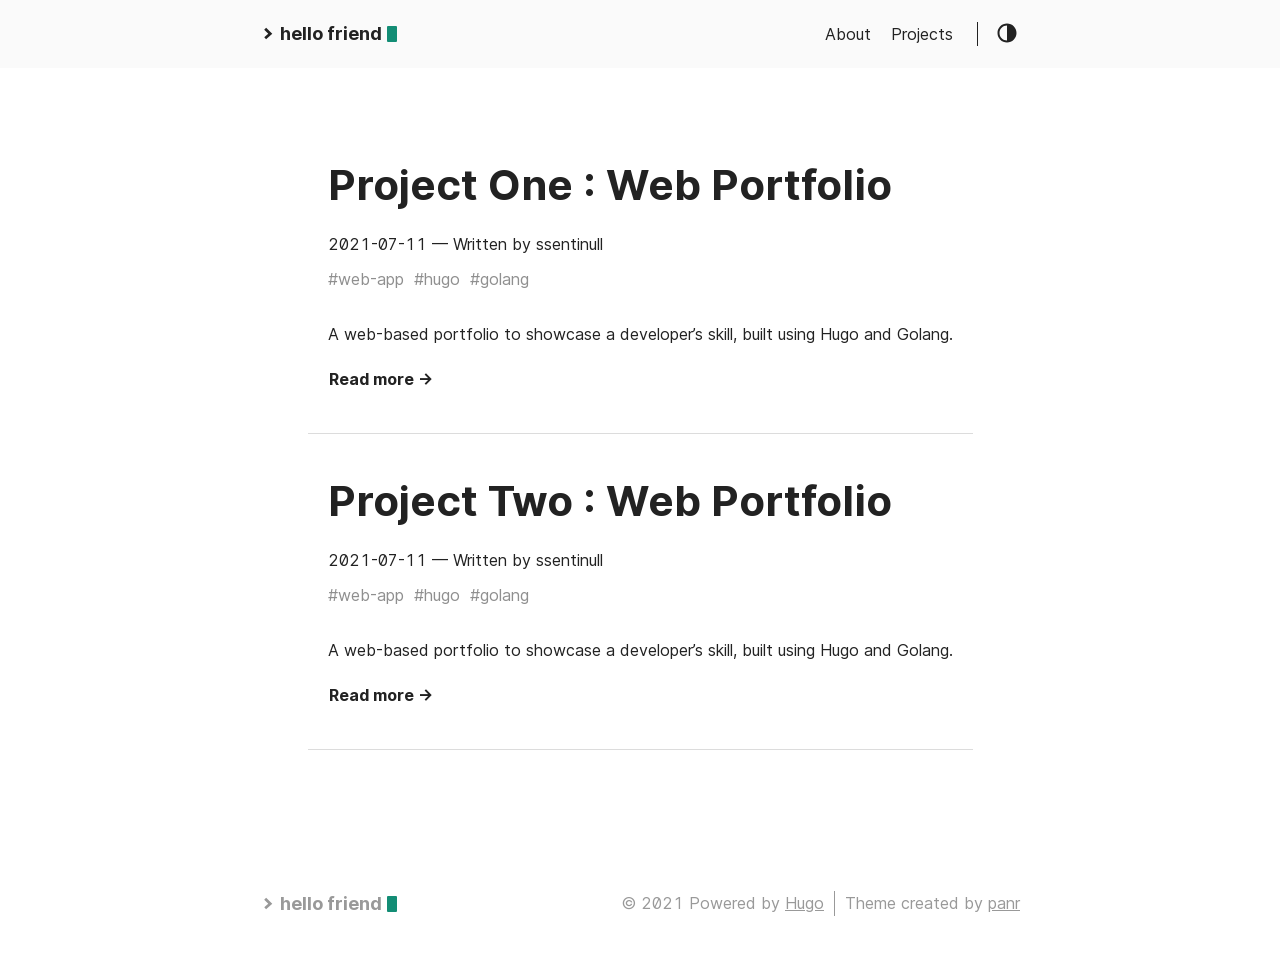
==== index.html @ eb43e6ff "feat: new portfolio" ====
<!DOCTYPE html>
<html lang="en">
  <head>
	<meta name="generator" content="Hugo 0.68.3" />
    
      <title>
        Hello Friend —
        A simple theme for Hugo
      </title>
    
    <meta http-equiv="content-type" content="text/html; charset=utf-8" />
<meta name="viewport" content="width=device-width, initial-scale=1.0" />
<meta
  name="description"
  content="A simple theme for Hugo"
/>
<meta
  name="keywords"
  content=""
/>
<meta name="robots" content="noodp" />
<link rel="canonical" href="/" />





<link rel="stylesheet" href="/assets/style.css" />

<link rel="stylesheet" href="/style.css" />


<link
  rel="apple-touch-icon-precomposed"
  sizes="144x144"
  href="/img/apple-touch-icon-144-precomposed.png"
/>
<link rel="shortcut icon" href="/img/favicon.png" />


<link href="/assets/fonts/Inter-Italic.woff2" rel="preload" type="font/woff2" as="font" crossorigin="">
<link href="/assets/fonts/Inter-Regular.woff2" rel="preload" type="font/woff2" as="font" crossorigin="">
<link href="/assets/fonts/Inter-Medium.woff2" rel="preload" type="font/woff2" as="font" crossorigin="">
<link href="/assets/fonts/Inter-MediumItalic.woff2" rel="preload" type="font/woff2" as="font" crossorigin="">
<link href="/assets/fonts/Inter-Bold.woff2" rel="preload" type="font/woff2" as="font" crossorigin="">
<link href="/assets/fonts/Inter-BoldItalic.woff2" rel="preload" type="font/woff2" as="font" crossorigin="">


<meta name="twitter:card" content="summary"/>
<meta name="twitter:title" content="Hello Friend"/>
<meta name="twitter:description" content=""/>



<meta property="og:title" content="Hello Friend" />
<meta property="og:description" content="" />
<meta property="og:type" content="website" />
<meta property="og:url" content="/" />
<meta property="og:updated_time" content="2021-07-11T00:00:00+00:00" /><meta property="og:site_name" content="Hello Friend" />



<link rel="alternate" type="application/rss+xml" href="/index.xml" title="Hello Friend" />



  </head>
  <body class="">
    <div class="container">
      <header class="header">
  <span class="header__inner">
    <a
  href="/projects"
  class="logo"
  style="text-decoration: none;"
>
  
    <span class="logo__mark"><svg xmlns="http://www.w3.org/2000/svg" class="greater-icon" viewBox="0 0 44 44">
  <path fill="none" d="M15 8l14.729 14.382L15 35.367" />
</svg>
</span>
    <span class="logo__text"
      >hello friend</span
    >
    <span class="logo__cursor"></span>
  
</a>

    <span class="header__right">
      
        <nav class="menu">
  <ul class="menu__inner menu__inner--desktop">
    
      
        
          <li><a href="/about">About</a></li>
        
      
        
          <li><a href="/projects">Projects</a></li>
        
      
      
      
  </ul>

  <ul class="menu__inner menu__inner--mobile">
    
      
        <li><a href="/about">About</a></li>
      
    
      
        <li><a href="/projects">Projects</a></li>
      
    
  </ul>
</nav>

        <span class="menu-trigger">
          <svg xmlns="http://www.w3.org/2000/svg" viewBox="0 0 24 24">
            <path d="M0 0h24v24H0z" fill="none" />
            <path d="M3 18h18v-2H3v2zm0-5h18v-2H3v2zm0-7v2h18V6H3z" />
          </svg>
        </span>
      
      <span class="theme-toggle">
        <svg
  class="theme-toggler"
  width="24"
  height="24"
  viewBox="0 0 48 48"
  fill="none"
  xmlns="http://www.w3.org/2000/svg"
>
  <path
    d="M22 41C32.4934 41 41 32.4934 41 22C41 11.5066 32.4934 3 22
  3C11.5066 3 3 11.5066 3 22C3 32.4934 11.5066 41 22 41ZM7 22C7
  13.7157 13.7157 7 22 7V37C13.7157 37 7 30.2843 7 22Z"
  />
</svg>

      </span>
    </span>
  </span>
</header>


      <div class="content">
        
  
  

  
  
    
  
  

  

  <div class="posts">
    
    <div class="post on-list">
      <h1 class="post-title"><a href="/projects/project-one/">Project One : Web Portfolio</a></h1>
      <div class="post-meta">
        
          <span class="post-date">
            2021-07-11
          </span>

          
        

        
          <span class="post-author">— Written by ssentinull</span>
        

        
      </div>

      
        <span class="post-tags">
          
            <a href="/tags/web-app/">#web-app</a>&nbsp;
          
            <a href="/tags/hugo/">#hugo</a>&nbsp;
          
            <a href="/tags/golang/">#golang</a>&nbsp;
          
        </span>
      

      

      <div class="post-content">
        
          A web-based portfolio to showcase a developer&rsquo;s skill, built using Hugo and Golang.
        
      </div>
      
        <div><a class="read-more button" href="/projects/project-one/">Read more →</a></div>
      
    </div>
    
    <div class="post on-list">
      <h1 class="post-title"><a href="/projects/project-two/">Project Two : Web Portfolio</a></h1>
      <div class="post-meta">
        
          <span class="post-date">
            2021-07-11
          </span>

          
        

        
          <span class="post-author">— Written by ssentinull</span>
        

        
      </div>

      
        <span class="post-tags">
          
            <a href="/tags/web-app/">#web-app</a>&nbsp;
          
            <a href="/tags/hugo/">#hugo</a>&nbsp;
          
            <a href="/tags/golang/">#golang</a>&nbsp;
          
        </span>
      

      

      <div class="post-content">
        
          A web-based portfolio to showcase a developer&rsquo;s skill, built using Hugo and Golang.
        
      </div>
      
        <div><a class="read-more button" href="/projects/project-two/">Read more →</a></div>
      
    </div>
    
    <div class="pagination">
  <div class="pagination__buttons">
    
    
  </div>
</div>

  </div>

      </div>

      
        <footer class="footer">
  <div class="footer__inner">
    
      <a
  href="/projects"
  class="logo"
  style="text-decoration: none;"
>
  
    <span class="logo__mark"><svg xmlns="http://www.w3.org/2000/svg" class="greater-icon" viewBox="0 0 44 44">
  <path fill="none" d="M15 8l14.729 14.382L15 35.367" />
</svg>
</span>
    <span class="logo__text"
      >hello friend</span
    >
    <span class="logo__cursor"></span>
  
</a>

      <div class="copyright">
        <span
          >© 2021 Powered by
          <a href="https://gohugo.io" target="_blank" rel="noopener">Hugo</a></span
        >
        <span
          >Theme created by
          <a href="https://twitter.com/panr" target="_blank" rel="noopener">panr</a></span
        >
      </div>
    
  </div>
</footer>

<script src="/assets/main.js"></script>
<script src="/assets/prism.js"></script>


      
    </div>

    
  </body>
</html>
---- assets/style.css ----
@font-face{font-family:Inter;font-style:normal;font-weight:400;font-feature-settings:"liga","tnum","case","calt","zero","ss01","locl";src:url(fonts/Inter-Regular.woff2) format("woff2"),url(fonts/Inter-Regular.woff) format("woff");font-display:swap}@font-face{font-family:Inter;font-style:italic;font-weight:400;font-feature-settings:"liga","tnum","case","calt","zero","ss01","locl";src:url(fonts/Inter-Italic.woff2) format("woff2"),url(fonts/Inter-Italic.woff) format("woff");font-display:swap}@font-face{font-family:Inter;font-style:normal;font-weight:600;font-feature-settings:"liga","tnum","case","calt","zero","ss01","locl";src:url(fonts/Inter-Medium.woff2) format("woff2"),url(fonts/Inter-Medium.woff) format("woff");font-display:swap}@font-face{font-family:Inter;font-style:italic;font-weight:600;font-feature-settings:"liga","tnum","case","calt","zero","ss01","locl";src:url(fonts/Inter-MediumItalic.woff2) format("woff2"),url(fonts/Inter-MediumItalic.woff) format("woff");font-display:swap}@font-face{font-family:Inter;font-style:normal;font-weight:800;font-feature-settings:"liga","tnum","case","calt","zero","ss01","locl";src:url(fonts/Inter-Bold.woff2) format("woff2"),url(fonts/Inter-Bold.woff) format("woff");font-display:swap}@font-face{font-family:Inter;font-style:italic;font-weight:800;font-feature-settings:"liga","tnum","case","calt","zero","ss01","locl";src:url(fonts/Inter-BoldItalic.woff2) format("woff2"),url(fonts/Inter-BoldItalic.woff) format("woff");font-display:swap}:root{--background:#fff;--background-secondary:#eaeaea;--header:#fafafa;--color:#222;--color-secondary:#999;--border-color:#dcdcdc;--phoneWidth:(max-width:684px);--tabletWidth:(max-width:900px)}body.dark-theme{--background:#292a2d;--background-secondary:#3b3d42;--header:#252627;--color:#a9a9b3;--color-secondary:#73747b;--border-color:#4a4b50}.button-container{display:table;margin-left:auto;margin-right:auto}.button,a.button,button{position:relative;display:flex;align-items:center;justify-content:center;padding:8px 18px;margin-bottom:5px;background:#eaeaea;background:var(--background-secondary);text-decoration:none;text-align:center;font-weight:500;border-radius:8px;border:1px solid transparent;-webkit-appearance:none;-moz-appearance:none;appearance:none;cursor:pointer;outline:none}.button.outline,a.button.outline,button.outline{background:transparent;border-color:#eaeaea;border-color:var(--background-secondary);box-shadow:none;padding:8px 18px}.button.outline :hover,a.button.outline :hover,button.outline :hover{transform:none;box-shadow:none}.button.primary,a.button.primary,button.primary{box-shadow:0 4px 6px rgba(50,50,93,.11),0 1px 3px rgba(0,0,0,.08)}.button.primary:hover,a.button.primary:hover,button.primary:hover{box-shadow:0 2px 6px rgba(50,50,93,.21),0 1px 3px rgba(0,0,0,.08)}.button.link,a.button.link,button.link{background:none;font-size:1rem}.button.small,a.button.small,button.small{font-size:.8rem}.button.wide,a.button.wide,button.wide{min-width:200px;padding:14px 24px}a.read-more,a.read-more:active,a.read-more:hover{display:inline-flex;background:none;box-shadow:none;padding:0;margin:20px 0;font-weight:700}.code-toolbar{margin-bottom:20px}.code-toolbar .toolbar-item a{display:inline-flex;padding:3px 8px;margin-bottom:5px;background:#eaeaea;background:var(--background-secondary);text-decoration:none;text-align:center;font-size:13px;font-weight:500;border-radius:8px;border:1px solid transparent;-webkit-appearance:none;-moz-appearance:none;appearance:none;cursor:pointer;outline:none}.code-toolbar .toolbar-item a,.header{position:relative;align-items:center;justify-content:center}.header{background:#fafafa;background:var(--header);display:flex;padding:20px}.header__right{display:flex;flex-direction:row;align-items:center}@media (max-width:683px){.header__right{flex-direction:row-reverse}}.header__inner{justify-content:space-between;margin:0 auto;width:760px;max-width:100%}.header__inner,.theme-toggle{display:flex;align-items:center}.theme-toggle{justify-content:center;line-height:1;cursor:pointer}.theme-toggler{fill:currentColor}.logo{display:flex;align-items:center;flex:0 0 auto;text-decoration:none;font-weight:700}.logo img{height:44px}.logo__mark{display:inline-flex;align-items:center;margin-right:5px}.logo__mark .greater-icon{width:.95rem;height:100%}.logo__mark .greater-icon path{stroke:currentColor;stroke-width:8px}.logo__text{font-size:1.125rem}.logo__cursor{display:inline-block;width:10px;height:1rem;background:#138d75;margin-left:5px;border-radius:1px;-webkit-animation:cursor 1s infinite;animation:cursor 1s infinite}@-webkit-keyframes cursor{0%{opacity:0}50%{opacity:1}to{opacity:0}}@keyframes cursor{0%{opacity:0}50%{opacity:1}to{opacity:0}}.menu{--color:rgba(0,0,0,0.12);--shadow:0 8px 20px var(--color);border-right:1px solid;margin-right:18px;padding-right:24px;font-weight:500}@media (max-width:683px){.menu{position:absolute;background:#fafafa;background:var(--header);box-shadow:var(--shadow);margin:0;padding:5px;list-style:none;border-radius:5px;z-index:99;border:none;top:50px;right:10px}}.menu a{text-decoration:none}.menu__inner{display:flex;align-items:center;justify-content:flex-end;flex-wrap:wrap;list-style:none;margin:0;padding:0}@media (max-width:683px){.menu__inner--desktop{display:none}}.menu__inner--mobile{display:none}@media (max-width:683px){.menu__inner--mobile{display:block}}.menu__inner li{text-align:left;flex:0 0 auto}.menu__inner li:not(:first-of-type){margin-left:20px}@media (max-width:683px){.menu__inner{flex-direction:column;align-items:flex-start;padding:0}.menu__inner li{margin-left:0!important;padding:10px}}.menu__sub-inner{position:relative;list-style:none;padding:0;margin:0}.menu__sub-inner:not(:only-child){margin-left:20px}.menu__sub-inner-more{position:absolute;background:#fafafa;background:var(--header);box-shadow:var(--shadow);margin:0;padding:5px;list-style:none;border-radius:5px;z-index:99;top:35px;left:0}.menu__sub-inner-more-trigger{display:inline-flex;align-items:center;-webkit-user-select:none;-moz-user-select:none;-ms-user-select:none;user-select:none;cursor:pointer}.menu__sub-inner-more-trigger-icon{display:inline-flex;align-items:center;margin-left:3px;transform:rotate(90deg);line-height:1}.menu__sub-inner-more-trigger-icon .greater-icon{width:.95rem;height:100%}.menu__sub-inner-more-trigger-icon .greater-icon path{stroke:currentColor;stroke-width:5px}.menu__inner .menu__sub-inner-more li{margin-left:0;white-space:nowrap}.menu__inner .menu__sub-inner-more li:hover{background:rgba(0,0,0,.05);border-radius:3px;cursor:pointer}.menu__sub-inner-more li a{width:100%;display:inline-block;padding:10px}.menu-trigger{width:24px;height:24px;fill:currentColor;margin-left:10px;cursor:pointer}html{box-sizing:border-box}*,:after,:before{box-sizing:inherit}body{margin:0;padding:0;font-family:Inter,-apple-system,BlinkMacSystemFont,Roboto,Segoe UI,Helvetica,Arial,sans-serif;font-size:1rem;font-weight:500;font-feature-settings:"liga","tnum","case","calt","zero","ss01","locl";line-height:1.54;background-color:#fff;background-color:var(--background);color:#222;color:var(--color);text-rendering:optimizeLegibility;-webkit-font-smoothing:antialiased;-webkit-overflow-scrolling:touch;-webkit-text-size-adjust:100%}@media (max-width:683px){body{font-size:1rem}}h1,h2,h3,h4,h5,h6{line-height:1.3}h1{font-size:2.625rem}h2{font-size:1.625rem}h3{font-size:1.375rem}h4{font-size:1.125rem}@media (max-width:683px){h1{font-size:2rem}h2{font-size:1.4rem}h3{font-size:1.15rem}h4{font-size:1.125rem}}a{color:inherit}img{display:block;max-width:100%}img.center,img.left{margin-right:auto}img.center,img.right{margin-left:auto}figure{display:table;max-width:100%;margin:25px 0}figure.center,figure.left{margin-right:auto}figure.center,figure.right{margin-left:auto}figure figcaption{font-size:.9rem;margin-top:5px;opacity:.8}figure figcaption.left{text-align:left}figure figcaption.center{text-align:center}figure figcaption.right{text-align:right}code,kbd{font-family:Consolas,Monaco,Andale Mono,Ubuntu Mono,monospace;background:#eaeaea;background:var(--background-secondary);padding:1px 6px;margin:0 2px;border-radius:5px;font-size:.9rem;font-weight:400}code code,code kbd,kbd code,kbd kbd{background:transparent;padding:0;margin:0}pre{font-feature-settings:normal;background:#212020;padding:20px;border-radius:8px;font-size:.9rem;overflow:auto}@media (max-width:683px){pre{white-space:pre-wrap;word-wrap:break-word}}pre code{font-feature-settings:normal;background:none!important;color:#ccc;margin:0;padding:0;font-size:inherit}blockquote{border-left:2px solid;margin:40px;padding:10px 20px}@media (max-width:683px){blockquote{margin:10px;padding:10px}}blockquote:before{content:"”";font-family:Georgia,serif;font-size:3.875rem;position:absolute;left:-40px;top:-20px}blockquote p:first-of-type{margin-top:0}blockquote p:last-of-type{margin-bottom:0}table{table-layout:fixed;border-collapse:collapse;width:100%;margin:40px 0;border-radius:5px}table,td,th{border:1px solid;padding:10px}th{background:#eaeaea;background:var(--background-secondary)}ol,ul{margin-left:40px;padding:0}@media (max-width:683px){ol,ul{margin-left:20px}}ol ol{list-style-type:lower-alpha}.container{flex-direction:column;text-align:center}.container,.content{display:flex;justify-content:center}.content{flex-direction:column;flex:1 auto;align-items:center;margin:50px 0}@media (max-width:683px){.content{margin-top:0}}hr{width:100%;border:none;background:#dcdcdc;background:var(--border-color);height:1px}.hidden{display:none}.framed{padding:20px;border-radius:10px;border:1px solid #dcdcdc;border:1px solid var(--border-color);max-width:800px}blockquote.twitter-tweet{background:rgba(44,124,186,.1);border:none;padding:30px;color:inherit;font-size:inherit;line-height:inherit;border-radius:8px}.post{width:100%;max-width:800px;text-align:left;padding:20px;margin:20px auto}@media (max-width:899px){.post{max-width:660px}}.post:not(:last-of-type){border-bottom:1px solid #dcdcdc;border-bottom:1px solid var(--border-color)}.post-meta{font-size:1rem;margin-bottom:10px}@media (max-width:683px){.post-meta{font-size:.85rem}}.post-title{font-size:2.625rem;margin:0 0 20px}@media (max-width:683px){.post-title{font-size:2rem}}.post-title a{text-decoration:none}.post-tags{display:block;margin-bottom:20px;font-size:1rem;opacity:.5}.post-tags a{text-decoration:none}.post-content{margin-top:30px}.post-cover{margin:40px -50px;width:860px;max-width:860px}.post-cover img{margin:0 auto;border-radius:8px;box-shadow:0 12px 40px rgba(0,0,0,.15)}@media (max-width:899px){.post-cover{margin:20px 0;width:100%}}.post--regulation h1,.post--regulation h2{justify-content:center}.post--regulation h2{margin-bottom:10px}.post--regulation h2+h2{margin-top:-10px;margin-bottom:20px}.pagination{margin-top:50px}.pagination__title{display:flex;text-align:center;position:relative;margin:100px 0 20px}.pagination__title-h{text-align:center;margin:0 auto;padding:5px 10px;background:#fff;background:var(--background);color:#999;color:var(--color-secondary);font-size:.8rem;text-transform:uppercase;text-decoration:none;letter-spacing:.1em;z-index:1}.pagination__title hr{position:absolute;left:0;right:0;width:100%;margin-top:15px;z-index:0}.pagination__buttons{display:flex;align-items:center;justify-content:center}.pagination__buttons a{text-decoration:none;font-weight:700}.button{position:relative;display:inline-flex;align-items:center;justify-content:center;background:#eaeaea;background:var(--background-secondary);font-size:1rem;font-weight:500;border-radius:8px;max-width:40%;padding:0;cursor:pointer;-webkit-appearance:none;-moz-appearance:none;appearance:none}.button+.button{margin-left:10px}.button a{display:flex;padding:8px 16px;text-decoration:none}.button__text,.button a{text-overflow:ellipsis;white-space:nowrap;overflow:hidden}.button.next .button__icon{margin-left:8px}.button.previous .button__icon{margin-right:8px}.footer{padding:40px 20px;flex-grow:0;color:#999;color:var(--color-secondary)}.footer__inner{display:flex;align-items:center;justify-content:space-between;margin:0 auto;width:760px;max-width:100%}@media (max-width:899px){.footer__inner{flex-direction:column}}.footer a{color:inherit}.footer .copyright{display:flex;flex-direction:row;align-items:center;font-size:1rem}.footer .copyright--user{margin:auto;text-align:center}.footer .copyright>:first-child:not(:only-child){border-right:1px solid;padding-right:10px;margin-right:10px}@media (max-width:899px){.footer .copyright>:first-child:not(:only-child){border:none;padding:0;margin:0}}@media (max-width:899px){.footer .copyright{flex-direction:column;margin-top:10px}}.terms{width:100%;max-width:800px;text-align:left;padding:20px;margin:0 auto}.terms__list{padding:0 0 0 20px;margin:0}.terms__list a{text-decoration:none}.terms__term{margin-bottom:15px}.terms__term-count{background:#eaeaea;background:var(--background-secondary);font-size:12px;margin-left:5px;padding:2px 10px;border-radius:5px;text-decoration:none}.archive{width:100%;max-width:800px;text-align:left;padding:20px;margin:0 auto}.archive__group-month{display:flex;align-items:flex-start;padding:10px 0}@media (max-width:683px){.archive__group-month{flex-direction:column}}.archive__group-month:not(:last-of-type){border-bottom:1px solid #dcdcdc;border-bottom:1px solid var(--border-color)}.archive__group-year{margin-top:40px}@media (max-width:683px){.archive__group-year{margin-top:20px}}.archive__group-year:not(:last-of-type){border-bottom:1px solid #dcdcdc;border-bottom:1px solid var(--border-color)}.archive__group-year-header{margin:10px 0}.archive__group-month-header{margin:25px 0;width:200px;opacity:.5}@media (max-width:683px){.archive__group-month-header{margin:10px 0 0}}.archive__group-posts{width:100%}.archive__post{padding:20px 0}.archive__post:not(:last-of-type){border-bottom:1px solid #dcdcdc;border-bottom:1px solid var(--border-color)}.archive__post-title{margin:5px 0}.archive__post-title a{display:block;text-decoration:none}code[class*=language-],pre[class*=language-]{background:none;font-family:Consolas,Monaco,Andale Mono,Ubuntu Mono,monospace;text-align:left;white-space:pre;word-spacing:normal;word-break:normal;word-wrap:normal;-moz-tab-size:4;-o-tab-size:4;tab-size:4;-webkit-hyphens:none;-ms-hyphens:none;hyphens:none}pre[class*=language-]{padding:1em;margin:.5em 0;overflow:auto}:not(pre)>code[class*=language-],pre[class*=language-]{background:#212020!important;color:inherit!important;border-radius:8px}:not(pre)>code[class*=language-]{padding:.1em;border-radius:.3em;white-space:normal}.token.block-comment,.token.cdata,.token.comment,.token.doctype,.token.prolog{color:hsla(0,0%,100%,.4)}.token.punctuation{color:#a9a9b3}.token.attr-name,.token.deleted,.token.namespace,.token.tag{color:#e2777a}.token.function-name{color:#6196cc}.token.boolean,.token.function,.token.number{color:#f08d49}.token.class-name,.token.constant,.token.property,.token.symbol{color:#f8c555}.token.atrule,.token.builtin,.token.important,.token.keyword,.token.selector{color:#cc99cd}.token.attr-value,.token.char,.token.regex,.token.string,.token.variable{color:#7ec699}.token.entity,.token.operator,.token.url{color:#67cdcc}.token.bold,.token.important{font-weight:700}.token.italic{font-style:italic}.token.entity{cursor:help}.token.inserted{color:green}pre[class*=language-].line-numbers{position:relative;padding-left:3.8em;counter-reset:linenumber}pre[class*=language-].line-numbers>code{position:relative;white-space:inherit}.line-numbers .line-numbers-rows{position:absolute;pointer-events:none;top:0;font-size:100%;left:-3.8em;width:3em;letter-spacing:-1px;border-right:1px solid #999;-webkit-user-select:none;-moz-user-select:none;-ms-user-select:none;user-select:none}.line-numbers-rows>span{pointer-events:none;display:block;counter-increment:linenumber}.line-numbers-rows>span:before{content:counter(linenumber);color:#999;display:block;padding-right:.8em;text-align:right}div.code-toolbar{position:relative}div.code-toolbar>.toolbar{position:absolute;top:.3em;right:.2em;transition:opacity .3s ease-in-out;opacity:0}div.code-toolbar:hover>.toolbar{opacity:1}div.code-toolbar>.toolbar .toolbar-item{display:inline-block}div.code-toolbar>.toolbar a{cursor:pointer}div.code-toolbar>.toolbar button{background:none;border:0;color:inherit;font:inherit;line-height:normal;overflow:visible;padding:0;-webkit-user-select:none;-moz-user-select:none;-ms-user-select:none}div.code-toolbar>.toolbar a,div.code-toolbar>.toolbar button,div.code-toolbar>.toolbar span{color:#bbb;font-size:.8em;padding:0 .5em;background:#f5f2f0;background:hsla(0,0%,87.8%,.2);box-shadow:0 2px 0 0 rgba(0,0,0,.2);border-radius:.5em}div.code-toolbar>.toolbar a:focus,div.code-toolbar>.toolbar a:hover,div.code-toolbar>.toolbar button:focus,div.code-toolbar>.toolbar button:hover,div.code-toolbar>.toolbar span:focus,div.code-toolbar>.toolbar span:hover{color:inherit;text-decoration:none}.command-line-prompt{border-right:1px solid #999;display:block;float:left;font-size:100%;letter-spacing:-1px;margin-right:1em;pointer-events:none;-webkit-user-select:none;-moz-user-select:none;-ms-user-select:none;user-select:none}.command-line-prompt>span:before{color:#999;content:" ";display:block;padding-right:.8em}.command-line-prompt>span[data-user]:before{content:"[" attr(data-user) "@" attr(data-host) "] $"}.command-line-prompt>span[data-user=root]:before{content:"[" attr(data-user) "@" attr(data-host) "] #"}.command-line-prompt>span[data-prompt]:before{content:attr(data-prompt)}.collapsable-code{position:relative;width:100%;margin:40px 0}.collapsable-code input[type=checkbox]{position:absolute;visibility:hidden}.collapsable-code input[type=checkbox]:checked~.code-toolbar pre,.collapsable-code input[type=checkbox]:checked~pre{height:0;padding:0;border-top:none}.collapsable-code input[type=checkbox]:checked~.code-toolbar{padding:0;border-top:none}.collapsable-code input[type=checkbox]:checked~.code-toolbar .toolbar{display:none}.collapsable-code input[type=checkbox]:checked~label{border-radius:10px}.collapsable-code input[type=checkbox]:checked~label .collapsable-code__toggle:after{content:attr(data-label-expand)}.collapsable-code label{position:relative;display:flex;justify-content:space-between;background:#eaeaea;background:var(--background-secondary);padding:10px;border-top-left-radius:10px;border-top-right-radius:10px;min-width:30px;min-height:30px;margin:0;cursor:pointer}.collapsable-code__title{flex:1;color:#222;color:var(--color);padding:3px 10px;text-overflow:ellipsis;white-space:nowrap;overflow:hidden}.collapsable-code__language{background:#fff;background:var(--background);color:#222;color:var(--color);border-radius:10px;padding:3px 10px}.collapsable-code__toggle{color:#222;color:var(--color);font-size:16px;padding:3px 10px}.collapsable-code__toggle:after{content:attr(data-label-collapse)}.collapsable-code pre{margin-top:0;border-top-left-radius:0;border-top-right-radius:0}.collapsable-code code:first-line,.collapsable-code pre:first-line{line-height:0}.collapsable-code .code-toolbar{margin:0}
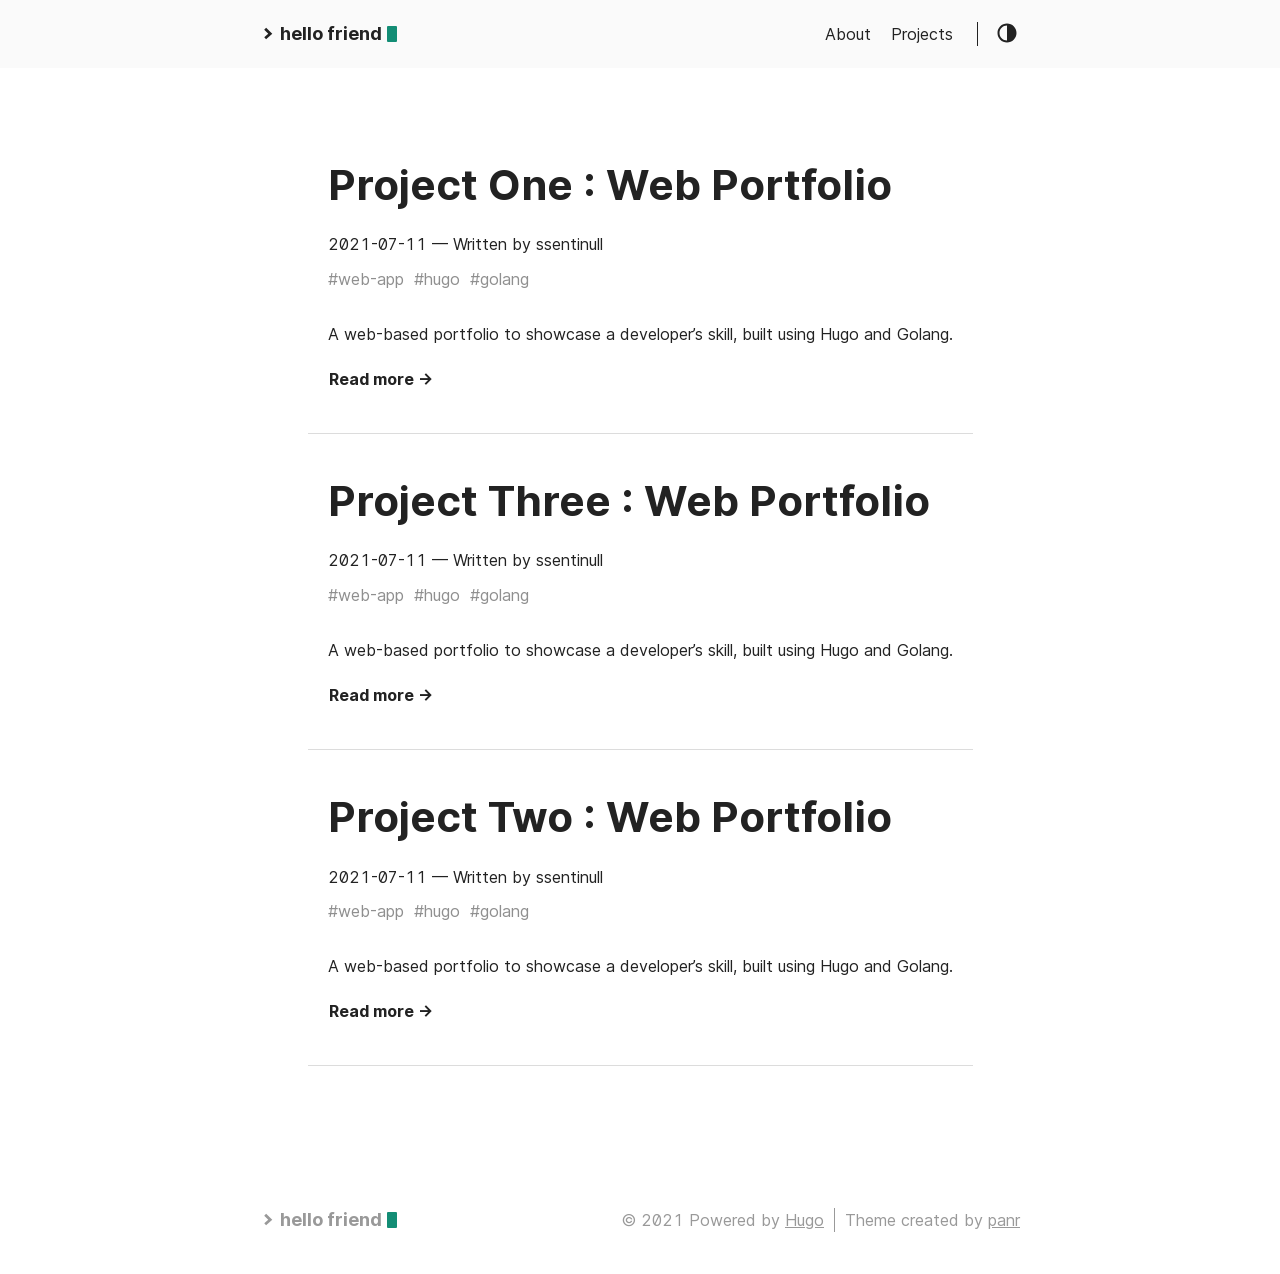
==== commit 8b7530b3: "feat: rebuild site on Tue  9 Nov 16:51:53 WIB 2021" ====
--- a/index.html
+++ b/index.html
@@ -204,6 +204,48 @@
     </div>
     
     <div class="post on-list">
+      <h1 class="post-title"><a href="/projects/project-three/">Project Three : Web Portfolio</a></h1>
+      <div class="post-meta">
+        
+          <span class="post-date">
+            2021-07-11
+          </span>
+
+          
+        
+
+        
+          <span class="post-author">— Written by ssentinull</span>
+        
+
+        
+      </div>
+
+      
+        <span class="post-tags">
+          
+            <a href="/tags/web-app/">#web-app</a>&nbsp;
+          
+            <a href="/tags/hugo/">#hugo</a>&nbsp;
+          
+            <a href="/tags/golang/">#golang</a>&nbsp;
+          
+        </span>
+      
+
+      
+
+      <div class="post-content">
+        
+          A web-based portfolio to showcase a developer&rsquo;s skill, built using Hugo and Golang.
+        
+      </div>
+      
+        <div><a class="read-more button" href="/projects/project-three/">Read more →</a></div>
+      
+    </div>
+    
+    <div class="post on-list">
       <h1 class="post-title"><a href="/projects/project-two/">Project Two : Web Portfolio</a></h1>
       <div class="post-meta">
         
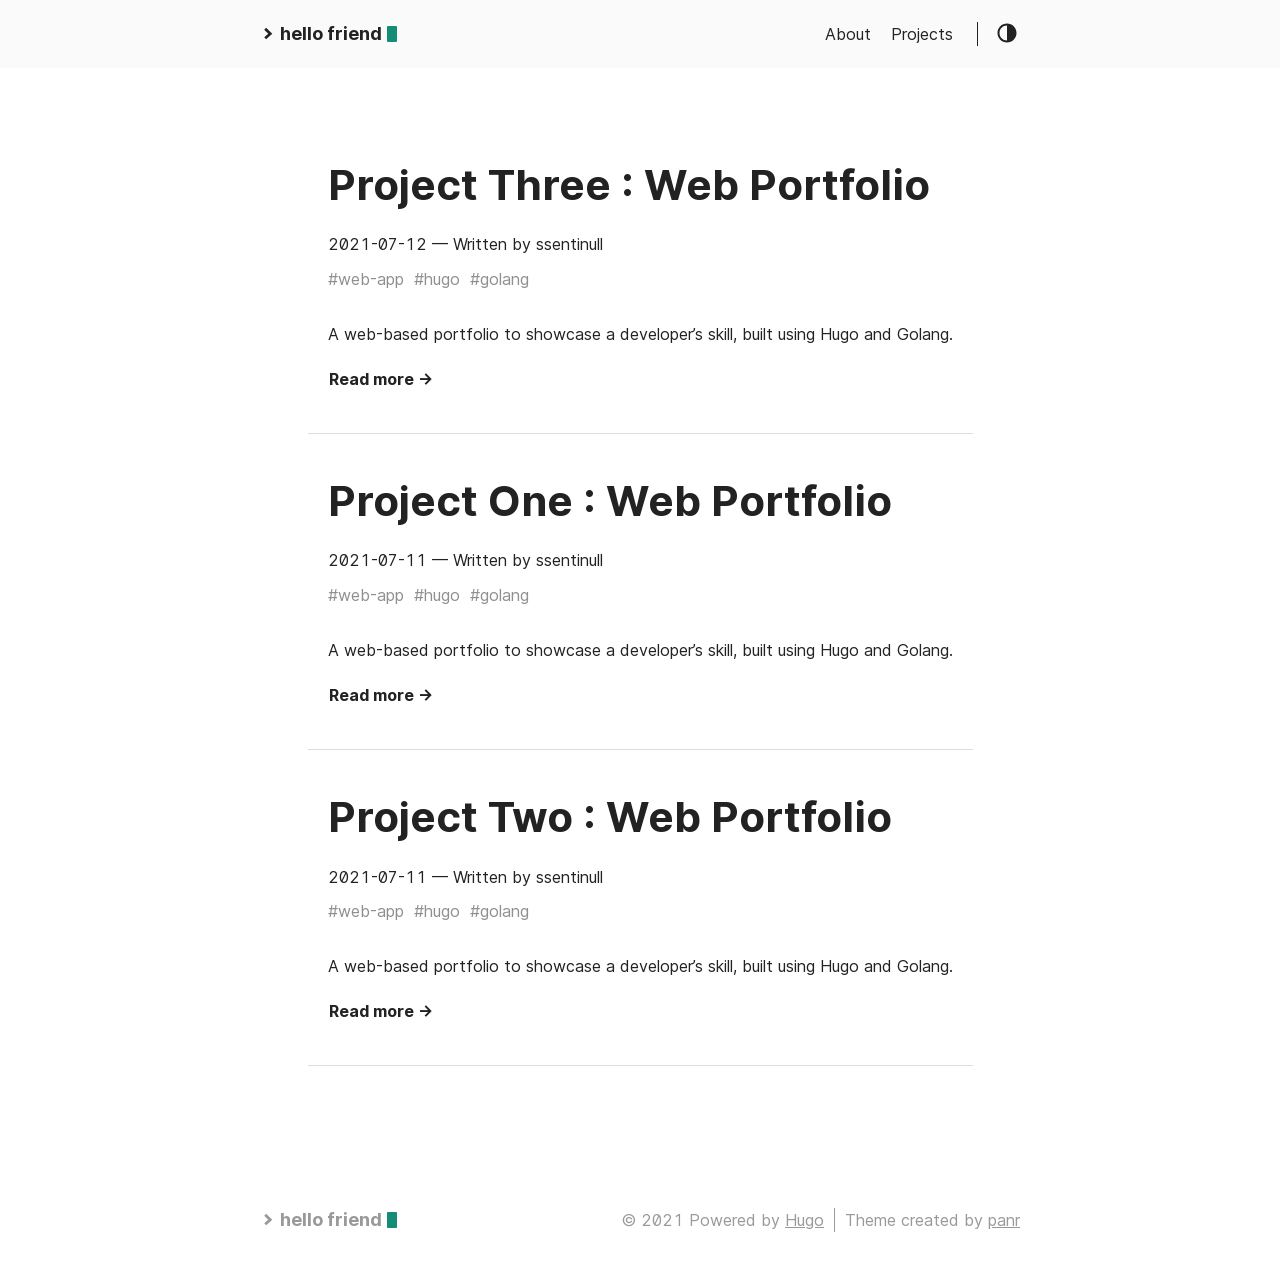
==== commit fdc323e4: "feat: rebuild site on Tue  9 Nov 17:01:44 WIB 2021" ====
--- a/index.html
+++ b/index.html
@@ -162,6 +162,48 @@
   <div class="posts">
     
     <div class="post on-list">
+      <h1 class="post-title"><a href="/projects/project-three/">Project Three : Web Portfolio</a></h1>
+      <div class="post-meta">
+        
+          <span class="post-date">
+            2021-07-12
+          </span>
+
+          
+        
+
+        
+          <span class="post-author">— Written by ssentinull</span>
+        
+
+        
+      </div>
+
+      
+        <span class="post-tags">
+          
+            <a href="/tags/web-app/">#web-app</a>&nbsp;
+          
+            <a href="/tags/hugo/">#hugo</a>&nbsp;
+          
+            <a href="/tags/golang/">#golang</a>&nbsp;
+          
+        </span>
+      
+
+      
+
+      <div class="post-content">
+        
+          A web-based portfolio to showcase a developer&rsquo;s skill, built using Hugo and Golang.
+        
+      </div>
+      
+        <div><a class="read-more button" href="/projects/project-three/">Read more →</a></div>
+      
+    </div>
+    
+    <div class="post on-list">
       <h1 class="post-title"><a href="/projects/project-one/">Project One : Web Portfolio</a></h1>
       <div class="post-meta">
         
@@ -200,48 +242,6 @@
       </div>
       
         <div><a class="read-more button" href="/projects/project-one/">Read more →</a></div>
-      
-    </div>
-    
-    <div class="post on-list">
-      <h1 class="post-title"><a href="/projects/project-three/">Project Three : Web Portfolio</a></h1>
-      <div class="post-meta">
-        
-          <span class="post-date">
-            2021-07-11
-          </span>
-
-          
-        
-
-        
-          <span class="post-author">— Written by ssentinull</span>
-        
-
-        
-      </div>
-
-      
-        <span class="post-tags">
-          
-            <a href="/tags/web-app/">#web-app</a>&nbsp;
-          
-            <a href="/tags/hugo/">#hugo</a>&nbsp;
-          
-            <a href="/tags/golang/">#golang</a>&nbsp;
-          
-        </span>
-      
-
-      
-
-      <div class="post-content">
-        
-          A web-based portfolio to showcase a developer&rsquo;s skill, built using Hugo and Golang.
-        
-      </div>
-      
-        <div><a class="read-more button" href="/projects/project-three/">Read more →</a></div>
       
     </div>
     
